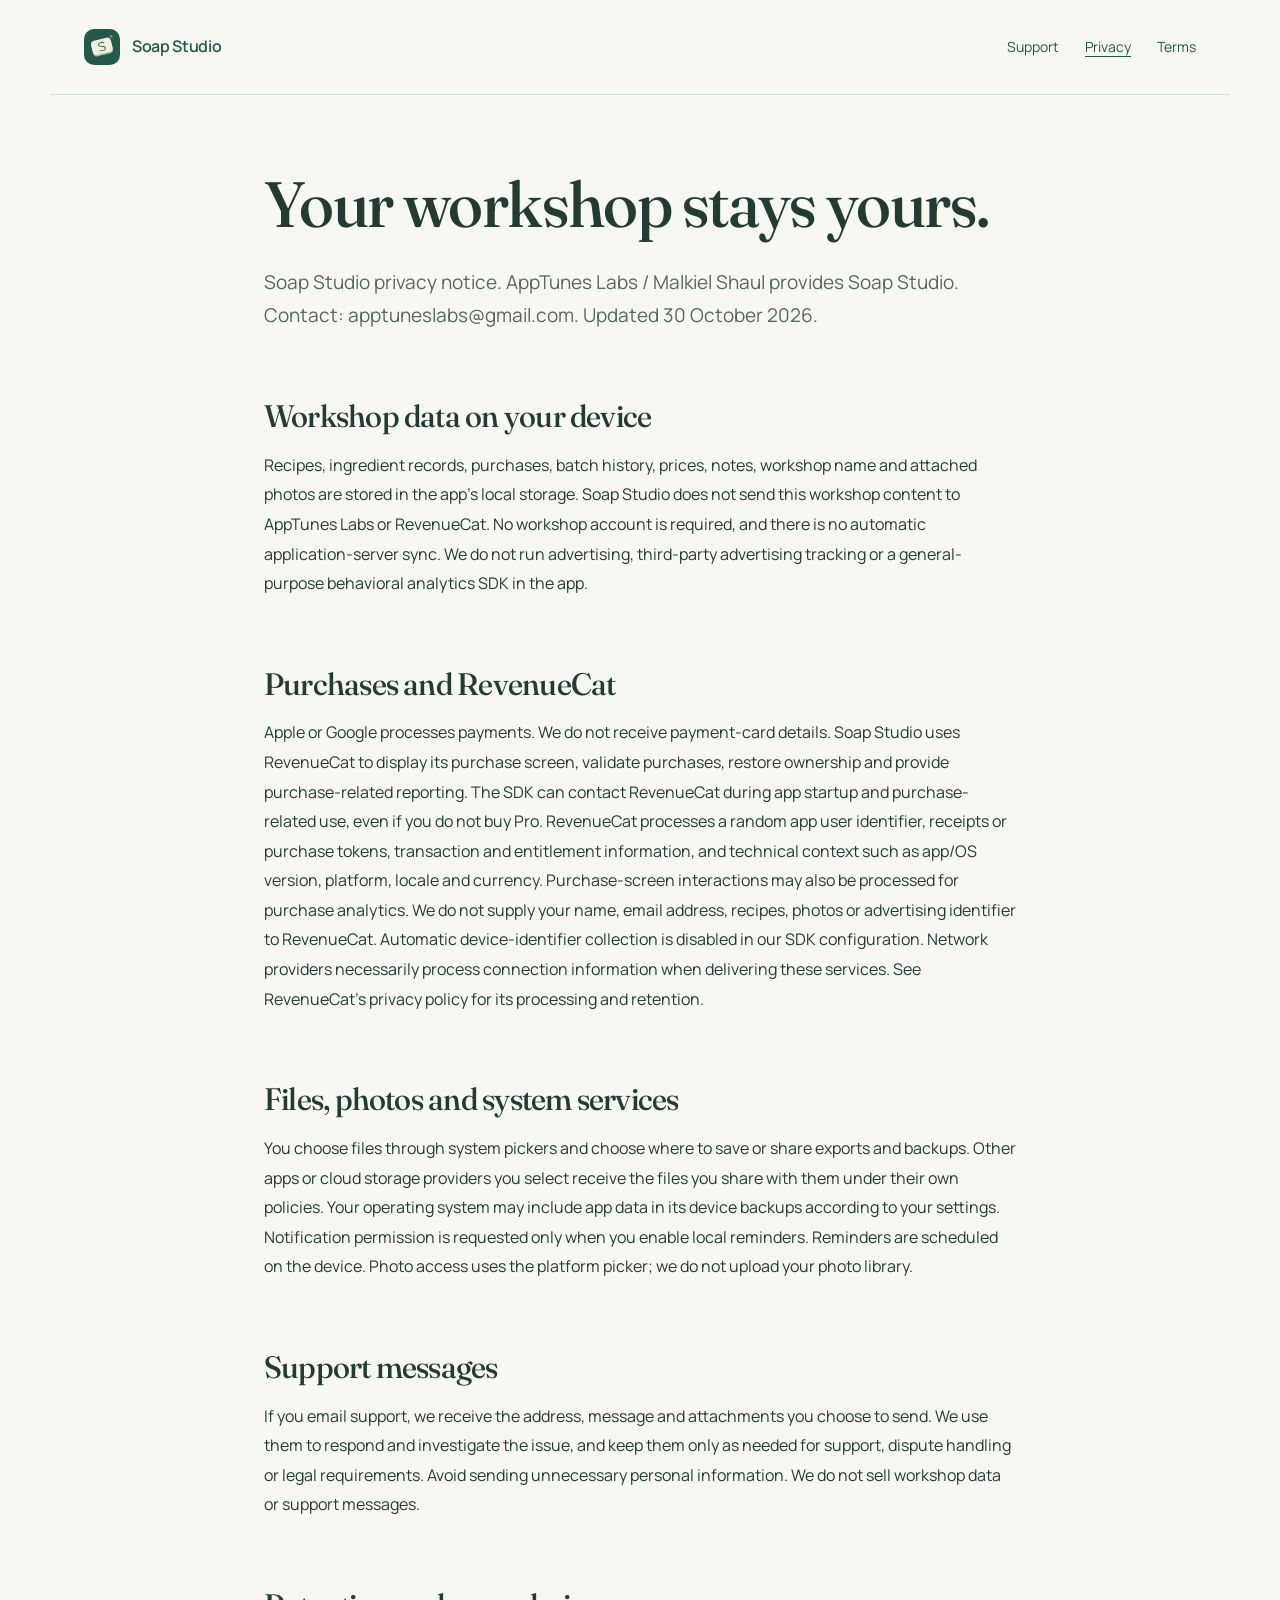
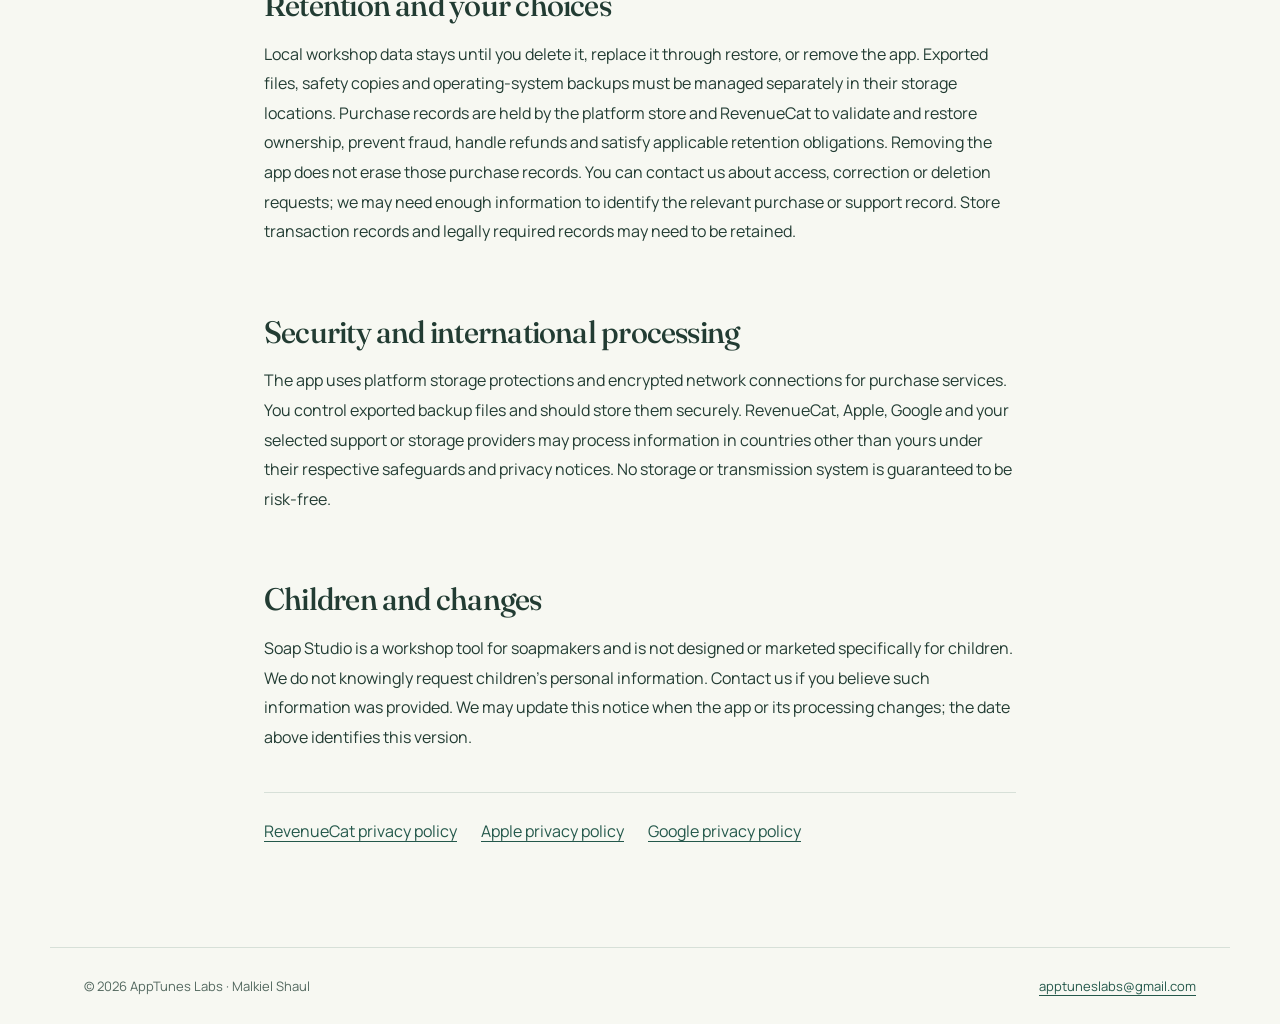
==== soap-studio/privacy.html @ 7651a63e "Keep Soap Studio documents directly in app folder" ====
<!doctype html>
<html lang="en"><head><meta charset="utf-8"><meta name="viewport" content="width=device-width,initial-scale=1">
<title>Your workshop stays yours. · Soap Studio · AppTunes Labs</title>
<meta name="description" content="Soap Studio: an offline soapmaking workshop for recipes, batches, inventory and costs. Support, privacy and terms from AppTunes Labs.">
<link rel="icon" href="assets/icon.svg" type="image/svg+xml"><link rel="stylesheet" href="assets/site.css"></head>
<body><a class="skip" href="#main">Skip to content</a><header><a class="brand" href="support.html"><img src="assets/icon.svg" alt="" width="36" height="36">Soap Studio</a><nav aria-label="Main"><a href="support.html">Support</a><a href="privacy.html" aria-current="page">Privacy</a><a href="terms.html">Terms</a></nav></header>
<main id="main" class="document"><h1>Your workshop stays yours.</h1><p class="intro">Soap Studio privacy notice. AppTunes Labs / Malkiel Shaul provides Soap Studio. Contact: apptuneslabs@gmail.com. Updated 30 October 2026.</p><section><h2>Workshop data on your device</h2><p>Recipes, ingredient records, purchases, batch history, prices, notes, workshop name and attached photos are stored in the app’s local storage. Soap Studio does not send this workshop content to AppTunes Labs or RevenueCat. No workshop account is required, and there is no automatic application-server sync. We do not run advertising, third-party advertising tracking or a general-purpose behavioral analytics SDK in the app.</p></section><section><h2>Purchases and RevenueCat</h2><p>Apple or Google processes payments. We do not receive payment-card details. Soap Studio uses RevenueCat to display its purchase screen, validate purchases, restore ownership and provide purchase-related reporting. The SDK can contact RevenueCat during app startup and purchase-related use, even if you do not buy Pro. RevenueCat processes a random app user identifier, receipts or purchase tokens, transaction and entitlement information, and technical context such as app/OS version, platform, locale and currency. Purchase-screen interactions may also be processed for purchase analytics. We do not supply your name, email address, recipes, photos or advertising identifier to RevenueCat. Automatic device-identifier collection is disabled in our SDK configuration. Network providers necessarily process connection information when delivering these services. See RevenueCat’s privacy policy for its processing and retention.</p></section><section><h2>Files, photos and system services</h2><p>You choose files through system pickers and choose where to save or share exports and backups. Other apps or cloud storage providers you select receive the files you share with them under their own policies. Your operating system may include app data in its device backups according to your settings. Notification permission is requested only when you enable local reminders. Reminders are scheduled on the device. Photo access uses the platform picker; we do not upload your photo library.</p></section><section><h2>Support messages</h2><p>If you email support, we receive the address, message and attachments you choose to send. We use them to respond and investigate the issue, and keep them only as needed for support, dispute handling or legal requirements. Avoid sending unnecessary personal information. We do not sell workshop data or support messages.</p></section><section><h2>Retention and your choices</h2><p>Local workshop data stays until you delete it, replace it through restore, or remove the app. Exported files, safety copies and operating-system backups must be managed separately in their storage locations. Purchase records are held by the platform store and RevenueCat to validate and restore ownership, prevent fraud, handle refunds and satisfy applicable retention obligations. Removing the app does not erase those purchase records. You can contact us about access, correction or deletion requests; we may need enough information to identify the relevant purchase or support record. Store transaction records and legally required records may need to be retained.</p></section><section><h2>Security and international processing</h2><p>The app uses platform storage protections and encrypted network connections for purchase services. You control exported backup files and should store them securely. RevenueCat, Apple, Google and your selected support or storage providers may process information in countries other than yours under their respective safeguards and privacy notices. No storage or transmission system is guaranteed to be risk-free.</p></section><section><h2>Children and changes</h2><p>Soap Studio is a workshop tool for soapmakers and is not designed or marketed specifically for children. We do not knowingly request children’s personal information. Contact us if you believe such information was provided. We may update this notice when the app or its processing changes; the date above identifies this version.</p></section><div class="related"><a href="https://www.revenuecat.com/privacy/">RevenueCat privacy policy</a><a href="https://www.apple.com/legal/privacy/">Apple privacy policy</a><a href="https://policies.google.com/privacy">Google privacy policy</a></div></main>
<footer><span>© 2026 AppTunes Labs · Malkiel Shaul</span><a href="mailto:apptuneslabs@gmail.com">apptuneslabs@gmail.com</a></footer></body></html>
---- soap-studio/assets/site.css ----
@font-face{font-family:Manrope;src:url('Manrope-Regular.ttf') format('truetype');font-display:swap;font-weight:400}
@font-face{font-family:Manrope;src:url('Manrope-SemiBold.ttf') format('truetype');font-display:swap;font-weight:600 800}
@font-face{font-family:Fraunces;src:url('Fraunces-Medium.ttf') format('truetype');font-display:swap;font-weight:500}
:root{color-scheme:light;--paper:#f7f8f2;--ink:#223c33;--green:#24584b;--muted:#53685f;--line:#d7e0d8;--sage:#e4ede5}
*{box-sizing:border-box}html{scroll-behavior:smooth;scrollbar-color:var(--green) var(--paper)}body{margin:0;background:var(--paper);color:var(--ink);font:16px/1.85 Manrope,system-ui,sans-serif}::selection{background:#c9dfce;color:var(--ink)}a{color:var(--green);text-underline-offset:4px}a:hover{color:#163d31}a:focus-visible,summary:focus-visible{outline:3px solid var(--green);outline-offset:5px;border-radius:3px}.skip{position:absolute;top:-100px;left:20px;background:var(--paper);padding:10px}.skip:focus{top:10px;z-index:2}header,footer{max-width:1180px;margin:auto;padding:26px 34px}header{display:flex;gap:28px;align-items:center;justify-content:space-between;border-bottom:1px solid var(--line)}.brand{font-weight:700;text-decoration:none;display:inline-flex;gap:12px;align-items:center;letter-spacing:-.02em}.brand img{width:36px;height:36px;border-radius:10px}nav{display:flex;gap:26px;flex-wrap:wrap}nav a{font-size:14px;text-decoration:none;padding:8px 0}nav [aria-current=page]{text-decoration:underline}main{max-width:1080px;margin:auto;padding:72px 34px 100px}h1,h2{font-family:Fraunces,Georgia,serif;font-weight:500;line-height:1.15;letter-spacing:-.025em;text-wrap:balance}h1{font-size:clamp(38px,5vw,64px);margin:0 0 26px}h2{font-size:31px;margin:44px 0 16px}h3{font-weight:700;font-size:19px;margin:0 0 10px}p{margin:0 0 22px}.intro{font-size:19px;line-height:1.7;color:var(--muted);max-width:65ch}.document{max-width:820px}.document section{padding-top:2px}footer{border-top:1px solid var(--line);display:flex;gap:20px;flex-wrap:wrap;justify-content:space-between;font-size:13px;color:var(--muted)}.hero{display:grid;grid-template-columns:1.1fr .8fr;gap:100px;align-items:center}.hero img{display:block;width:min(100%,320px);height:auto;border-radius:35px;box-shadow:0 24px 50px #223c3320;justify-self:center}.button{display:inline-block;background:var(--green);color:white;padding:12px 24px;border-radius:12px;text-decoration:none;font-weight:700;margin-top:14px}.button:hover{background:#173f33;color:white}.product{margin-top:75px;border-top:1px solid var(--line);padding-top:5px;max-width:72ch}.quiet{color:var(--muted);font-size:14px}.related{display:flex;flex-wrap:wrap;gap:24px;margin-top:40px;padding-top:24px;border-top:1px solid var(--line)}.support-contact{padding-top:24px}ul{padding-left:24px}.draft{padding:12px 18px;background:var(--sage);font-size:14px;border-radius:8px;margin-bottom:26px}
@media(max-width:720px){header{align-items:flex-start;padding:18px 22px;gap:15px;flex-direction:column}nav{gap:22px}main{padding:44px 22px 70px}.hero{grid-template-columns:1fr;gap:38px}.hero img{width:240px}.intro{font-size:17px}.product{margin-top:45px}h2{font-size:28px}footer{padding:24px 22px}.brand{font-size:17px}}
@media(prefers-reduced-motion:reduce){html{scroll-behavior:auto}}
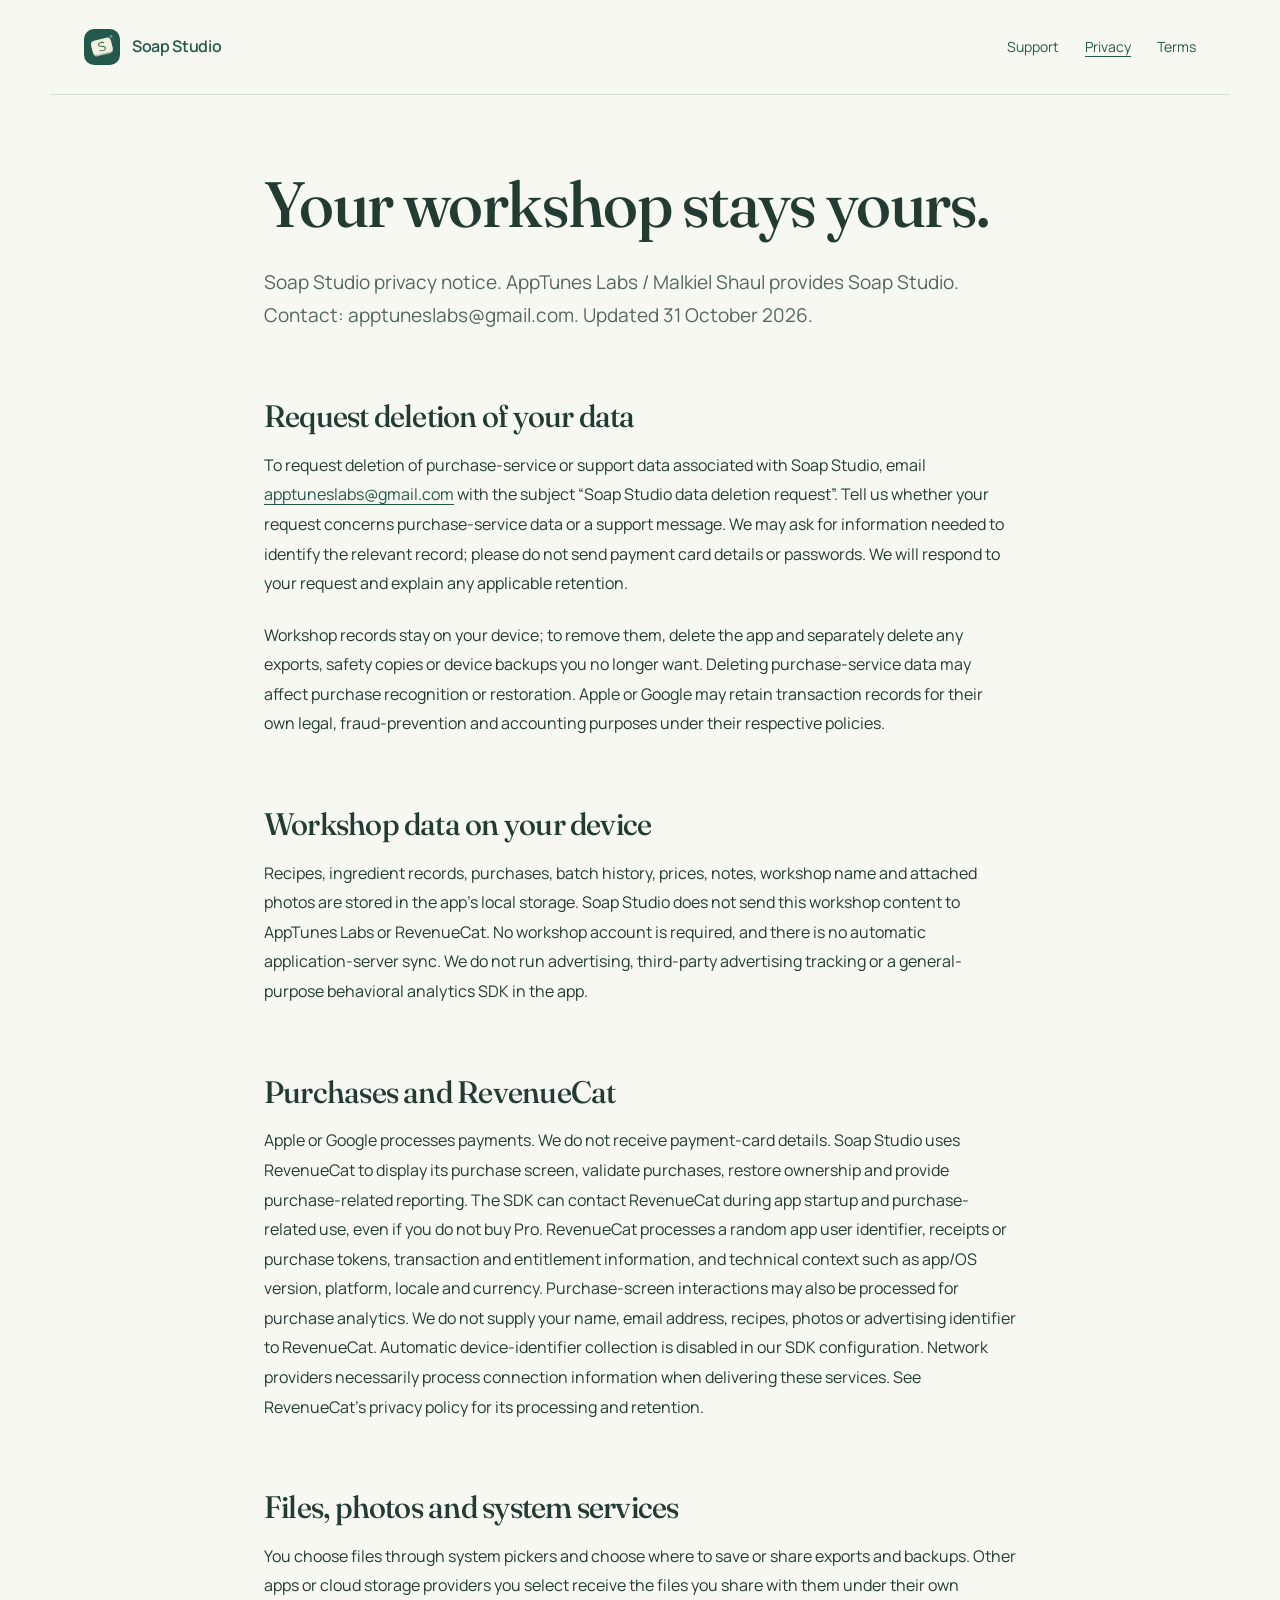
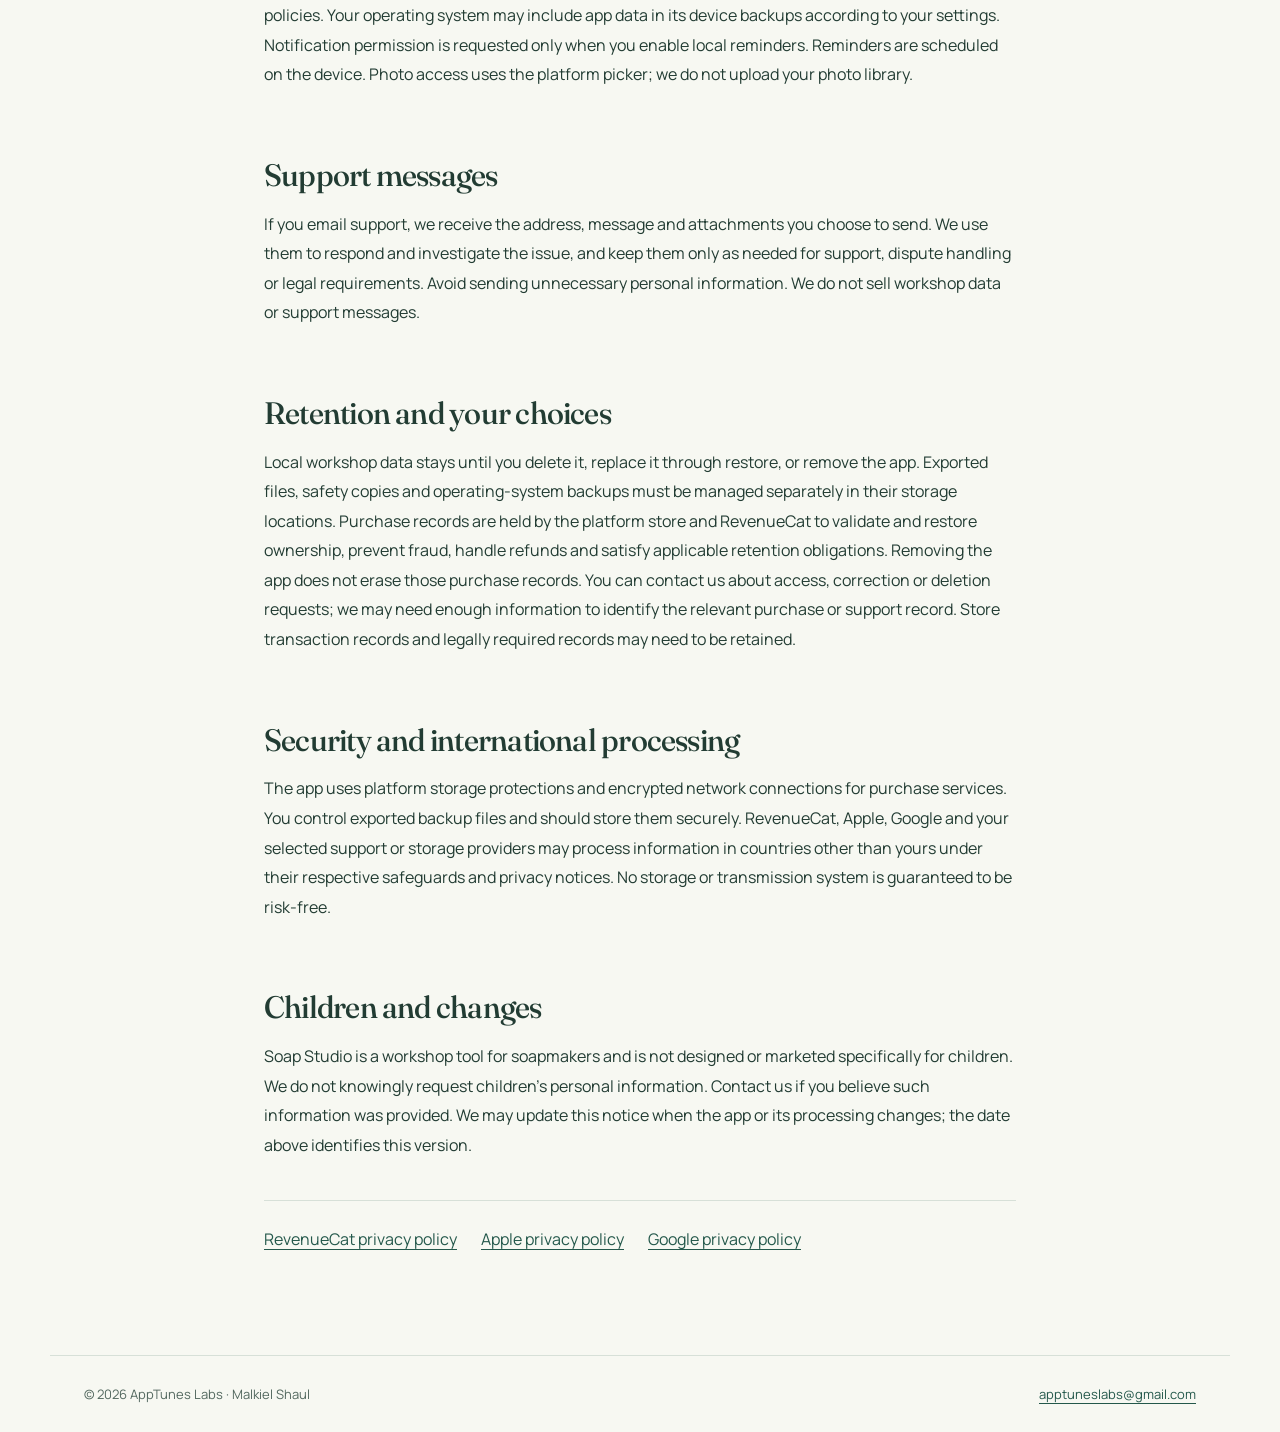
==== commit 684fdc54: "Clarify how to request Soap Studio data deletion" ====
--- a/soap-studio/privacy.html
+++ b/soap-studio/privacy.html
@@ -4,5 +4,5 @@
 <meta name="description" content="Soap Studio: an offline soapmaking workshop for recipes, batches, inventory and costs. Support, privacy and terms from AppTunes Labs.">
 <link rel="icon" href="assets/icon.svg" type="image/svg+xml"><link rel="stylesheet" href="assets/site.css"></head>
 <body><a class="skip" href="#main">Skip to content</a><header><a class="brand" href="support.html"><img src="assets/icon.svg" alt="" width="36" height="36">Soap Studio</a><nav aria-label="Main"><a href="support.html">Support</a><a href="privacy.html" aria-current="page">Privacy</a><a href="terms.html">Terms</a></nav></header>
-<main id="main" class="document"><h1>Your workshop stays yours.</h1><p class="intro">Soap Studio privacy notice. AppTunes Labs / Malkiel Shaul provides Soap Studio. Contact: apptuneslabs@gmail.com. Updated 30 October 2026.</p><section><h2>Workshop data on your device</h2><p>Recipes, ingredient records, purchases, batch history, prices, notes, workshop name and attached photos are stored in the app’s local storage. Soap Studio does not send this workshop content to AppTunes Labs or RevenueCat. No workshop account is required, and there is no automatic application-server sync. We do not run advertising, third-party advertising tracking or a general-purpose behavioral analytics SDK in the app.</p></section><section><h2>Purchases and RevenueCat</h2><p>Apple or Google processes payments. We do not receive payment-card details. Soap Studio uses RevenueCat to display its purchase screen, validate purchases, restore ownership and provide purchase-related reporting. The SDK can contact RevenueCat during app startup and purchase-related use, even if you do not buy Pro. RevenueCat processes a random app user identifier, receipts or purchase tokens, transaction and entitlement information, and technical context such as app/OS version, platform, locale and currency. Purchase-screen interactions may also be processed for purchase analytics. We do not supply your name, email address, recipes, photos or advertising identifier to RevenueCat. Automatic device-identifier collection is disabled in our SDK configuration. Network providers necessarily process connection information when delivering these services. See RevenueCat’s privacy policy for its processing and retention.</p></section><section><h2>Files, photos and system services</h2><p>You choose files through system pickers and choose where to save or share exports and backups. Other apps or cloud storage providers you select receive the files you share with them under their own policies. Your operating system may include app data in its device backups according to your settings. Notification permission is requested only when you enable local reminders. Reminders are scheduled on the device. Photo access uses the platform picker; we do not upload your photo library.</p></section><section><h2>Support messages</h2><p>If you email support, we receive the address, message and attachments you choose to send. We use them to respond and investigate the issue, and keep them only as needed for support, dispute handling or legal requirements. Avoid sending unnecessary personal information. We do not sell workshop data or support messages.</p></section><section><h2>Retention and your choices</h2><p>Local workshop data stays until you delete it, replace it through restore, or remove the app. Exported files, safety copies and operating-system backups must be managed separately in their storage locations. Purchase records are held by the platform store and RevenueCat to validate and restore ownership, prevent fraud, handle refunds and satisfy applicable retention obligations. Removing the app does not erase those purchase records. You can contact us about access, correction or deletion requests; we may need enough information to identify the relevant purchase or support record. Store transaction records and legally required records may need to be retained.</p></section><section><h2>Security and international processing</h2><p>The app uses platform storage protections and encrypted network connections for purchase services. You control exported backup files and should store them securely. RevenueCat, Apple, Google and your selected support or storage providers may process information in countries other than yours under their respective safeguards and privacy notices. No storage or transmission system is guaranteed to be risk-free.</p></section><section><h2>Children and changes</h2><p>Soap Studio is a workshop tool for soapmakers and is not designed or marketed specifically for children. We do not knowingly request children’s personal information. Contact us if you believe such information was provided. We may update this notice when the app or its processing changes; the date above identifies this version.</p></section><div class="related"><a href="https://www.revenuecat.com/privacy/">RevenueCat privacy policy</a><a href="https://www.apple.com/legal/privacy/">Apple privacy policy</a><a href="https://policies.google.com/privacy">Google privacy policy</a></div></main>
+<main id="main" class="document"><h1>Your workshop stays yours.</h1><p class="intro">Soap Studio privacy notice. AppTunes Labs / Malkiel Shaul provides Soap Studio. Contact: apptuneslabs@gmail.com. Updated 31 October 2026.</p><section id="delete-data"><h2>Request deletion of your data</h2><p>To request deletion of purchase-service or support data associated with Soap Studio, email <a href="mailto:apptuneslabs@gmail.com?subject=Soap%20Studio%20data%20deletion%20request">apptuneslabs@gmail.com</a> with the subject “Soap Studio data deletion request”. Tell us whether your request concerns purchase-service data or a support message. We may ask for information needed to identify the relevant record; please do not send payment card details or passwords. We will respond to your request and explain any applicable retention.</p><p>Workshop records stay on your device; to remove them, delete the app and separately delete any exports, safety copies or device backups you no longer want. Deleting purchase-service data may affect purchase recognition or restoration. Apple or Google may retain transaction records for their own legal, fraud-prevention and accounting purposes under their respective policies.</p></section><section><h2>Workshop data on your device</h2><p>Recipes, ingredient records, purchases, batch history, prices, notes, workshop name and attached photos are stored in the app’s local storage. Soap Studio does not send this workshop content to AppTunes Labs or RevenueCat. No workshop account is required, and there is no automatic application-server sync. We do not run advertising, third-party advertising tracking or a general-purpose behavioral analytics SDK in the app.</p></section><section><h2>Purchases and RevenueCat</h2><p>Apple or Google processes payments. We do not receive payment-card details. Soap Studio uses RevenueCat to display its purchase screen, validate purchases, restore ownership and provide purchase-related reporting. The SDK can contact RevenueCat during app startup and purchase-related use, even if you do not buy Pro. RevenueCat processes a random app user identifier, receipts or purchase tokens, transaction and entitlement information, and technical context such as app/OS version, platform, locale and currency. Purchase-screen interactions may also be processed for purchase analytics. We do not supply your name, email address, recipes, photos or advertising identifier to RevenueCat. Automatic device-identifier collection is disabled in our SDK configuration. Network providers necessarily process connection information when delivering these services. See RevenueCat’s privacy policy for its processing and retention.</p></section><section><h2>Files, photos and system services</h2><p>You choose files through system pickers and choose where to save or share exports and backups. Other apps or cloud storage providers you select receive the files you share with them under their own policies. Your operating system may include app data in its device backups according to your settings. Notification permission is requested only when you enable local reminders. Reminders are scheduled on the device. Photo access uses the platform picker; we do not upload your photo library.</p></section><section><h2>Support messages</h2><p>If you email support, we receive the address, message and attachments you choose to send. We use them to respond and investigate the issue, and keep them only as needed for support, dispute handling or legal requirements. Avoid sending unnecessary personal information. We do not sell workshop data or support messages.</p></section><section><h2>Retention and your choices</h2><p>Local workshop data stays until you delete it, replace it through restore, or remove the app. Exported files, safety copies and operating-system backups must be managed separately in their storage locations. Purchase records are held by the platform store and RevenueCat to validate and restore ownership, prevent fraud, handle refunds and satisfy applicable retention obligations. Removing the app does not erase those purchase records. You can contact us about access, correction or deletion requests; we may need enough information to identify the relevant purchase or support record. Store transaction records and legally required records may need to be retained.</p></section><section><h2>Security and international processing</h2><p>The app uses platform storage protections and encrypted network connections for purchase services. You control exported backup files and should store them securely. RevenueCat, Apple, Google and your selected support or storage providers may process information in countries other than yours under their respective safeguards and privacy notices. No storage or transmission system is guaranteed to be risk-free.</p></section><section><h2>Children and changes</h2><p>Soap Studio is a workshop tool for soapmakers and is not designed or marketed specifically for children. We do not knowingly request children’s personal information. Contact us if you believe such information was provided. We may update this notice when the app or its processing changes; the date above identifies this version.</p></section><div class="related"><a href="https://www.revenuecat.com/privacy/">RevenueCat privacy policy</a><a href="https://www.apple.com/legal/privacy/">Apple privacy policy</a><a href="https://policies.google.com/privacy">Google privacy policy</a></div></main>
 <footer><span>© 2026 AppTunes Labs · Malkiel Shaul</span><a href="mailto:apptuneslabs@gmail.com">apptuneslabs@gmail.com</a></footer></body></html>
